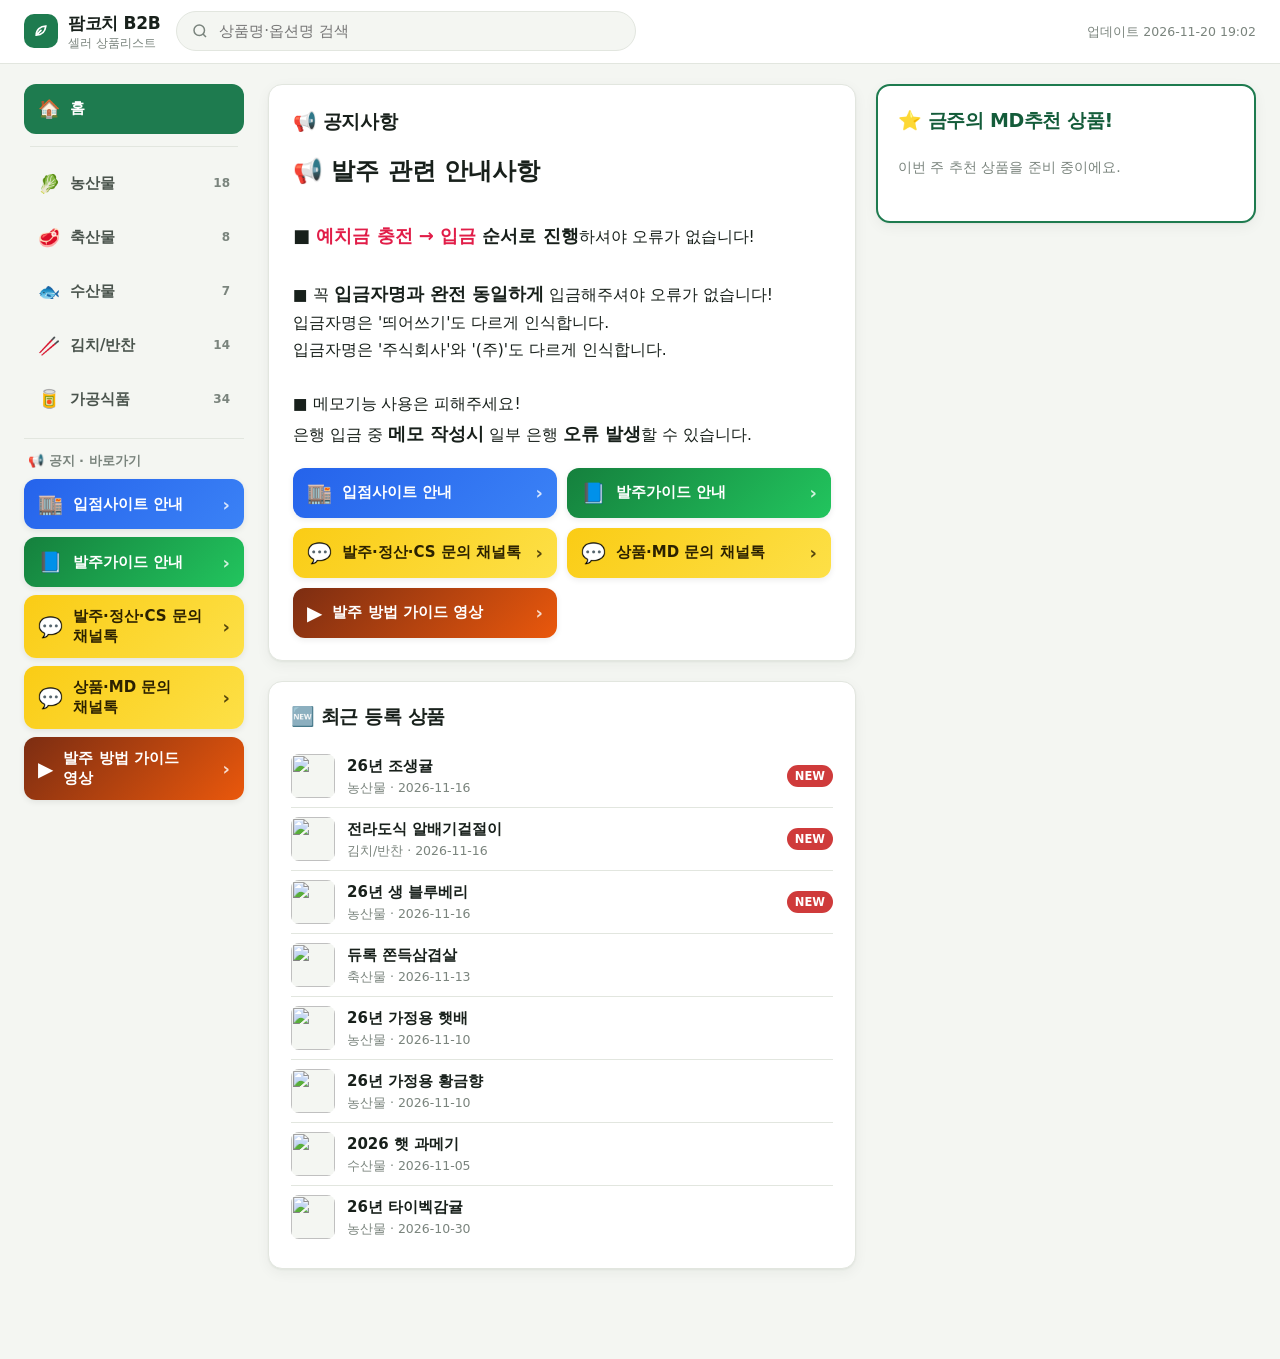
==== docs/index.html @ 2085aaf6 "v1.6.1: 모바일 비교 버튼 더 크게 (116x62) Co-Authored-By: Claude Opus 5.5 <noreply@anthropic.com>" ====
<!doctype html>
<html lang="ko">
<head>
<meta charset="utf-8">
<meta name="viewport" content="width=device-width, initial-scale=1">
<meta name="robots" content="noindex, nofollow">
<title>팜코치 B2B 상품리스트</title>
<link rel="icon" href="data:image/svg+xml,%3Csvg xmlns='http://www.w3.org/2000/svg' viewBox='0 0 32 32'%3E%3Crect width='32' height='32' rx='8' fill='%231e7b4f'/%3E%3Cpath d='M9 22c0-8 6-13 14-13-1 8-6 13-14 13Zm0 0 7-7' stroke='%23fff' stroke-width='2.4' fill='none' stroke-linecap='round'/%3E%3C/svg%3E">
<link rel="stylesheet" href="app.css?v=55da6ae7">
</head>
<body>
<header class="top">
  <a class="brand" href="#/">
    <span class="logo" aria-hidden="true"><svg viewBox="0 0 32 32"><path d="M9 22c0-8 6-13 14-13-1 8-6 13-14 13Zm0 0 7-7"/></svg></span>
    <span><b>팜코치 B2B</b><small>셀러 상품리스트</small></span>
  </a>
  <label class="search"><svg viewBox="0 0 24 24" aria-hidden="true"><circle cx="11" cy="11" r="7"/><path d="m20 20-4-4"/></svg>
    <input id="q" type="search" placeholder="상품명·옵션명 검색" autocomplete="off"></label>
  <span class="updated" id="updated"></span>
</header>
<div class="wrap">
  <nav class="side" aria-label="카테고리"><div id="side"></div><div id="sideLinks" class="side-links"></div></nav>
  <main id="main"><p class="loading">상품을 불러오는 중…</p></main>
</div>

<div class="cmpbar" id="cmpbar" hidden>
  <span id="cmpcount"></span>
  <button type="button" class="btn pri" id="cmpOpen">비교하여보기</button>
  <button type="button" class="btn" id="cmpClear">선택 해제</button>
</div>

<dialog id="viewer" class="imgview"><img alt=""><button type="button" class="x" aria-label="닫기">✕</button></dialog>
<dialog id="player" class="pop"><div class="pophead"><b id="playerTitle"></b><button type="button" class="x" aria-label="닫기">✕</button></div>
  <video id="playerVideo" controls playsinline preload="metadata"></video></dialog>
<dialog id="compare" class="pop wide"><div class="pophead"><b>선택한 상품 비교</b><button type="button" class="x" aria-label="닫기">✕</button></div>
  <div class="cmpwrap" id="cmpTable"></div></dialog>
<div class="toast" id="toast" role="status"></div>
<script src="notice.js?v=462fae86"></script>
<script src="app.js?v=eadf572e"></script>
</body>
</html>
---- docs/app.css ----
:root{
  --bg:#f4f6f2; --card:#fff; --ink:#18201b; --sub:#4a544d; --muted:#7a847d; --line:#e2e6df;
  --brand:#1e7b4f; --brand-ink:#145c3a; --brand-soft:#e6f3ec;
  --red:#cf3b3b; --blue:#2d62c8; --blue-soft:#e9effc;
  --r:14px; --shadow:0 1px 2px rgba(20,30,20,.05),0 4px 14px rgba(20,30,20,.05);
}
*{box-sizing:border-box}
html{-webkit-text-size-adjust:100%}
body{margin:0;background:var(--bg);color:var(--ink);font:15px/1.55 "Pretendard","Apple SD Gothic Neo","Malgun Gothic","맑은 고딕",system-ui,sans-serif;word-break:keep-all}
a{color:var(--brand)}
button{font:inherit;color:inherit}
svg{display:block}

/* 상단 */
.top{position:sticky;top:0;z-index:20;display:flex;align-items:center;gap:16px;padding:10px 24px;background:#fff;border-bottom:1px solid var(--line)}
.brand{display:flex;align-items:center;gap:10px;text-decoration:none;color:var(--ink);flex-shrink:0}
.brand b{display:block;font-size:17px;letter-spacing:-.02em}
.brand small{display:block;font-size:12px;color:var(--muted);margin-top:-2px}
.logo{width:34px;height:34px;border-radius:10px;background:var(--brand);display:grid;place-items:center}
.logo svg{width:22px;height:22px;fill:none;stroke:#fff;stroke-width:2.4;stroke-linecap:round}
.search{flex:1;max-width:460px;display:flex;align-items:center;gap:8px;background:var(--bg);border:1px solid var(--line);border-radius:999px;padding:0 14px;height:40px}
.search:focus-within{border-color:var(--brand);background:#fff}
.search svg{width:18px;height:18px;fill:none;stroke:var(--muted);stroke-width:2;flex-shrink:0}
.search input{border:0;background:transparent;outline:0;font:inherit;width:100%;min-width:0}
.updated{margin-left:auto;font-size:12.5px;color:var(--muted);white-space:nowrap}

/* 배치 */
.wrap{display:grid;grid-template-columns:220px minmax(0,1fr);gap:24px;max-width:1440px;margin:0 auto;padding:20px 24px 90px}
.side{position:sticky;top:80px;align-self:start}
#side{display:flex;flex-direction:column;gap:4px}
#side a{display:flex;align-items:center;gap:10px;padding:11px 14px;border-radius:12px;text-decoration:none;color:var(--sub);font-weight:600}
#side a:hover{background:#fff}
#side a.on{background:var(--brand);color:#fff}
#side .ico{font-size:18px;width:22px;text-align:center}
#side .n{margin-left:auto;font-size:12px;font-weight:600;color:var(--muted)}
#side a.on .n{color:#d9f0e3}
#side hr{border:0;border-top:1px solid var(--line);margin:8px 6px}
.side-links{margin-top:14px;padding-top:12px;border-top:1px solid var(--line);display:grid;gap:8px}
.side-links .lh{font-size:13px;font-weight:700;color:var(--muted);padding:0 4px}

/* 바로가기 버튼 */
.lbtn{display:flex;align-items:center;gap:10px;border-radius:12px;padding:12px 14px;font-weight:800;font-size:15px;text-decoration:none;color:#fff;border:0;cursor:pointer;text-align:left;line-height:1.3;box-shadow:0 2px 6px rgba(0,0,0,.08);width:100%}
.lbtn:hover{filter:brightness(1.05);transform:translateY(-1px)}
.lbtn .i{font-size:20px;flex-shrink:0}
.lbtn .go{margin-left:auto;font-size:18px;opacity:.8}
.lbtn.blue{background:linear-gradient(135deg,#2563eb,#3b82f6)}
.lbtn.green{background:linear-gradient(135deg,#15803d,#22c55e)}
.lbtn.yellow{background:linear-gradient(135deg,#facc15,#fde047);color:#2b2100}
.lbtn.dark{background:linear-gradient(135deg,#111827,#374151)}
.lbtn.red{background:linear-gradient(135deg,#dc2626,#ef4444)}
.lbtn.video{background:linear-gradient(135deg,#7c2d12,#ea580c)}
.links{display:grid;grid-template-columns:repeat(2,minmax(0,1fr));gap:10px;margin-top:18px}

/* 카드 공통 */
.card{background:var(--card);border:1px solid var(--line);border-radius:var(--r);box-shadow:var(--shadow)}
.h{display:flex;align-items:center;gap:8px;margin:0 0 14px;font-size:19px;letter-spacing:-.02em}
.h .sub{font-size:13px;font-weight:500;color:var(--muted)}

/* 홈 */
.home{display:grid;grid-template-columns:minmax(0,1fr) 380px;gap:20px;align-items:start}
.notice{padding:22px 24px}
.notice .body{white-space:pre-wrap;font-size:15.5px;line-height:1.75;overflow-wrap:anywhere}
.notice .body.rich{white-space:normal}
.notice .rich h1{font-size:26px;margin:.4em 0;line-height:1.35}.notice .rich h2{font-size:21px;margin:.4em 0}.notice .rich h3{font-size:18px;margin:.4em 0}
.notice .rich p{margin:0 0 .4em}.notice .rich ul,.notice .rich ol{margin:.3em 0;padding-left:1.6em}
.notice .rich table{border-collapse:collapse;margin:.5em 0;max-width:100%}.notice .rich td,.notice .rich th{border:1px solid #cfd6cc;padding:6px 10px}
.notice .rich hr{border:0;border-top:1px solid var(--line);margin:.8em 0}
.md{padding:20px;border:2px solid var(--brand);position:sticky;top:80px}
.md .h{color:var(--brand-ink)}
.md-item{display:grid;grid-template-columns:72px minmax(0,1fr);gap:12px;padding:14px 0;border-top:1px solid var(--line);text-decoration:none;color:inherit}
.md-item:first-of-type{border-top:0;padding-top:4px}
.md-item img,.md-item .noimg{width:72px;height:72px;border-radius:10px;object-fit:cover;background:var(--bg)}
.md-item b{display:block;font-size:15px;line-height:1.35}
.md-opt{display:flex;justify-content:space-between;gap:8px;font-size:13.5px;color:var(--sub);margin-top:3px}
.md-opt span:last-child{font-weight:700;color:var(--ink);white-space:nowrap}
.md-text{grid-column:1/-1;margin-top:2px;background:var(--brand-soft);color:var(--brand-ink);border-radius:10px;padding:9px 12px;font-size:13.5px;white-space:pre-wrap}
.empty{color:var(--muted);font-size:14px;padding:8px 0}
.latest{margin-top:20px;padding:20px 22px}
.latest a{display:grid;grid-template-columns:44px minmax(0,1fr) auto;gap:12px;align-items:center;padding:9px 0;border-top:1px solid var(--line);text-decoration:none;color:inherit}
.latest a:first-of-type{border-top:0}
.latest img,.latest .noimg{width:44px;height:44px;border-radius:8px;object-fit:cover;background:var(--bg)}
.latest .t{font-weight:600;overflow:hidden;text-overflow:ellipsis;white-space:nowrap}
.latest .d{font-size:12.5px;color:var(--muted)}

/* 목록 머리 */
.listhead{display:flex;flex-wrap:wrap;align-items:center;gap:10px;margin-bottom:16px}
.listhead .h{margin:0 auto 0 0}
.btn{display:inline-flex;align-items:center;justify-content:center;gap:6px;border-radius:10px;padding:8px 14px;font-size:13.5px;font-weight:700;text-decoration:none;border:1px solid var(--line);background:#fff;color:var(--ink);cursor:pointer;white-space:nowrap}
.btn.pri{background:var(--brand);border-color:var(--brand);color:#fff}
.btn:disabled{opacity:.45;cursor:default}

/* 상품 카드 */
.grid{display:grid;grid-template-columns:repeat(auto-fill,minmax(240px,1fr));gap:16px;align-items:start}
.pc{position:relative;display:flex;flex-direction:column;overflow:hidden;scroll-margin-top:90px}
.pc.flash{outline:3px solid var(--brand);outline-offset:2px}
.pc.picked{border-color:var(--brand);box-shadow:0 0 0 2px var(--brand)}
.pick{position:absolute;left:10px;top:10px;z-index:2;display:flex;align-items:center;gap:8px;background:rgba(255,255,255,.94);border-radius:999px;padding:7px 15px 7px 11px;font-size:17px;font-weight:700;line-height:1;cursor:pointer;box-shadow:0 1px 4px rgba(0,0,0,.15)}
.pick input{width:24px;height:24px;margin:0;accent-color:var(--brand)}
.thumb{display:block;width:100%;aspect-ratio:1/1;border:0;padding:0;background:var(--bg);cursor:zoom-in;overflow:hidden}
.thumb img{width:100%;height:100%;object-fit:cover;display:block}
.noimg{display:grid;place-items:center;color:#b5bcb6;font-size:12px;width:100%;height:100%}
.pb{padding:12px 14px 14px;display:flex;flex-direction:column;gap:8px}
.pb h3{margin:0;font-size:16px;line-height:1.35;letter-spacing:-.02em;display:-webkit-box;-webkit-line-clamp:2;-webkit-box-orient:vertical;overflow:hidden;min-height:2.7em}
.badges{display:flex;flex-wrap:wrap;gap:4px}
.b{display:inline-block;font-size:11.5px;font-weight:700;padding:2px 8px;border-radius:999px;line-height:1.6}
.b-new{background:var(--red);color:#fff}
.b-free{background:var(--brand-soft);color:var(--brand-ink)}
.b-tax{background:var(--blue-soft);color:var(--blue)}
.facts{display:grid;gap:3px;font-size:13px;color:var(--sub)}
.facts div{display:flex;gap:6px}
.facts dt{flex-shrink:0;color:var(--muted);width:56px;white-space:nowrap}
.facts dd{margin:0;color:var(--ink);font-weight:600;overflow-wrap:anywhere}
.facts .no{color:var(--red)}
.price{font-size:18px;font-weight:800;letter-spacing:-.02em}
.price small{font-size:12.5px;font-weight:600;color:var(--muted);margin-left:4px}
.acts{display:grid;grid-template-columns:1fr 1fr;gap:6px}
.acts .btn{padding:8px 8px}
.drop{border-top:1px dashed var(--line);margin-top:2px;padding-top:8px}
.drop[hidden]{display:none}
.opts{width:100%;border-collapse:collapse;font-size:13.5px}
.opts td{padding:6px 2px;border-top:1px solid var(--line);vertical-align:top}
.opts tr:first-child td{border-top:0}
.oname{cursor:copy}
.oname:hover{color:var(--brand)}
.opts .pr{text-align:right;font-weight:800;white-space:nowrap;font-variant-numeric:tabular-nums;padding-left:8px}
.note{margin-top:8px;font-size:13px;color:var(--sub);white-space:pre-wrap;background:var(--bg);border-radius:10px;padding:8px 10px;max-height:180px;overflow:auto;overflow-wrap:anywhere}
.loading,.none{padding:40px;text-align:center;color:var(--muted)}

/* 비교 */
.cmpbar{position:fixed;left:50%;bottom:18px;transform:translateX(-50%);z-index:30;display:flex;align-items:center;gap:10px;background:var(--ink);color:#fff;padding:10px 12px 10px 18px;border-radius:999px;box-shadow:0 8px 30px rgba(0,0,0,.25);font-weight:700}
.cmpbar[hidden]{display:none}
.cmpbar .btn{border-radius:999px}
.cmpwrap{overflow:auto;max-height:calc(90vh - 60px)}
.cmpt{border-collapse:separate;border-spacing:0;font-size:13.5px;min-width:100%}
.cmpt th,.cmpt td{border-bottom:1px solid var(--line);padding:10px 12px;vertical-align:top;text-align:left;min-width:200px;max-width:260px}
.cmpt th{position:sticky;left:0;background:#f8faf7;min-width:86px;max-width:86px;color:var(--muted);font-weight:700;z-index:1}
.cmpt img{width:100%;max-width:200px;aspect-ratio:1/1;object-fit:cover;border-radius:10px;background:var(--bg)}
.cmpt .nm{font-weight:800;font-size:15px}
.cmpt .ol div{display:flex;justify-content:space-between;gap:8px;padding:2px 0}
.cmpt .ol b{white-space:nowrap}
.cmpt .nt{white-space:pre-wrap;color:var(--sub);font-size:12.5px;max-height:160px;overflow:auto}

/* 팝업 */
dialog{border:0;padding:0;border-radius:16px;background:#fff;max-width:96vw}
dialog::backdrop{background:rgba(10,15,10,.6)}
.imgview{max-width:min(92vw,720px)}
.imgview img{display:block;max-width:100%;max-height:85vh}
.x{position:absolute;top:8px;right:8px;width:36px;height:36px;border-radius:50%;border:0;background:rgba(0,0,0,.55);color:#fff;font-size:16px;cursor:pointer}
.pop{width:min(1100px,96vw)}
.pop.wide{width:min(1300px,96vw)}
.pophead{position:relative;display:flex;align-items:center;padding:14px 56px 14px 18px;border-bottom:1px solid var(--line);font-size:16px}
.pophead .x{top:8px;background:#eef0ec;color:var(--ink)}
.pop video{display:block;width:100%;max-height:80vh;background:#000}
.toast{position:fixed;left:50%;bottom:84px;transform:translate(-50%,20px);background:var(--ink);color:#fff;padding:10px 18px;border-radius:999px;font-size:14px;opacity:0;pointer-events:none;transition:.2s;z-index:40}
.toast.show{opacity:1;transform:translate(-50%,0)}

/* 화면이 좁을 때 (휴대폰·태블릿) */
@media (max-width:1080px){
  .home{grid-template-columns:1fr}
  .md{position:static}
}
@media (max-width:760px){
  .top{flex-wrap:wrap;padding:10px 16px;gap:10px}
  .search{order:3;max-width:none;flex-basis:100%}
  .wrap{display:block;padding:0 12px 90px}
  .side{position:sticky;top:0;z-index:10;margin:0 -12px 12px;padding:10px 12px;background:var(--bg)}
  #side{flex-direction:row;overflow-x:auto;gap:6px;scrollbar-width:none}
  #side::-webkit-scrollbar{display:none}
  #side a{flex-shrink:0;padding:8px 12px;background:#fff;border:1px solid var(--line);font-size:14px}
  #side a.on{border-color:var(--brand)}
  #side hr,.side-links{display:none}
  .links{grid-template-columns:1fr}
  .grid{grid-template-columns:repeat(2,minmax(0,1fr));gap:10px}
  .pb{padding:10px}
  /* 손가락으로 누르기 쉽게: 비교 버튼은 최소 50×50 */
  .pick{left:8px;top:8px;min-width:50px;min-height:62px;justify-content:center;gap:9px;padding:0 18px 0 15px;font-size:21px}
  .pick input{width:32px;height:32px}
  .pb h3{font-size:14.5px}
  .facts{font-size:12px}
  .facts dt{width:50px}
  .price{font-size:16px}
  .acts{grid-template-columns:1fr}
  .notice{padding:18px}
  .cmpbar{left:12px;right:12px;transform:none;justify-content:center;border-radius:16px;bottom:12px}
  .cmpbar span{font-size:13px}
  .cmpt th,.cmpt td{min-width:150px;padding:8px}
  .cmpt th{min-width:64px;max-width:64px}
}
@media (max-width:360px){ .grid{grid-template-columns:1fr} }
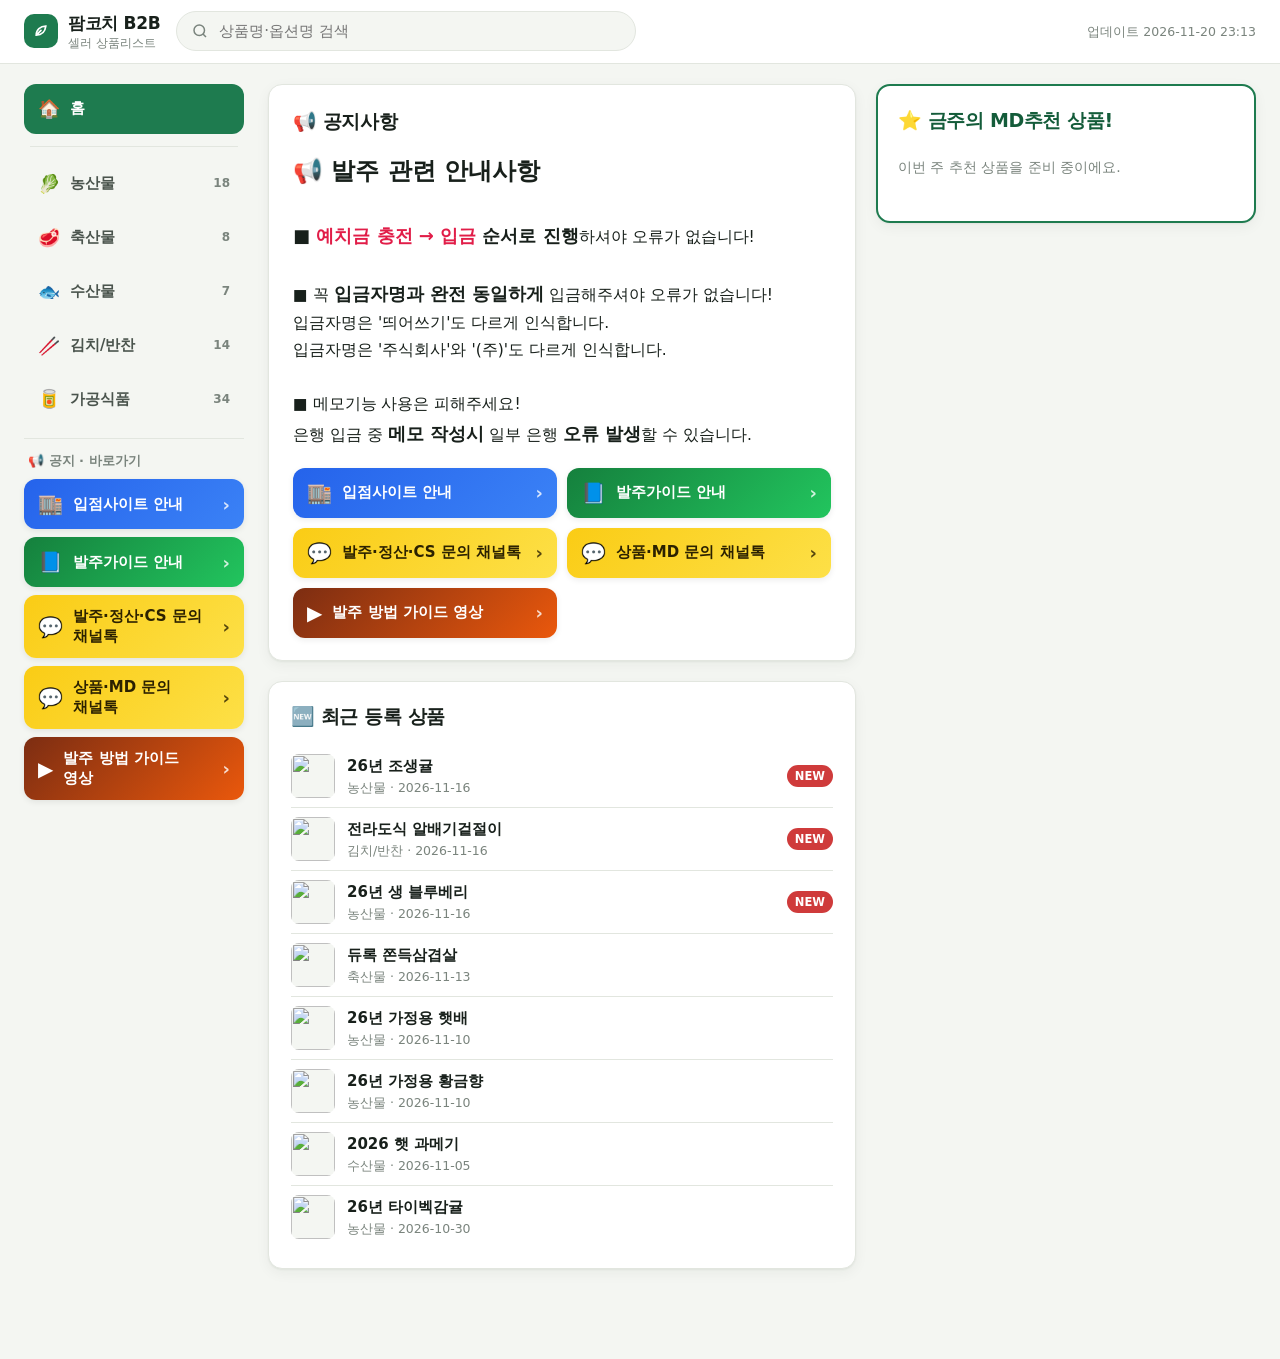
==== commit b4a3ebe1: "v1.7.0: 최근 공급가 인상/인하 표시 (평일 3일) Co-Authored-By: Claude Opus 5.5 <noreply@anthropic.com>" ====
--- a/docs/index.html
+++ b/docs/index.html
@@ -6,7 +6,7 @@
 <meta name="robots" content="noindex, nofollow">
 <title>팜코치 B2B 상품리스트</title>
 <link rel="icon" href="data:image/svg+xml,%3Csvg xmlns='http://www.w3.org/2000/svg' viewBox='0 0 32 32'%3E%3Crect width='32' height='32' rx='8' fill='%231e7b4f'/%3E%3Cpath d='M9 22c0-8 6-13 14-13-1 8-6 13-14 13Zm0 0 7-7' stroke='%23fff' stroke-width='2.4' fill='none' stroke-linecap='round'/%3E%3C/svg%3E">
-<link rel="stylesheet" href="app.css?v=55da6ae7">
+<link rel="stylesheet" href="app.css?v=14170635">
 </head>
 <body>
 <header class="top">
@@ -35,7 +35,7 @@
 <dialog id="compare" class="pop wide"><div class="pophead"><b>선택한 상품 비교</b><button type="button" class="x" aria-label="닫기">✕</button></div>
   <div class="cmpwrap" id="cmpTable"></div></dialog>
 <div class="toast" id="toast" role="status"></div>
-<script src="notice.js?v=462fae86"></script>
-<script src="app.js?v=eadf572e"></script>
+<script src="notice.js?v=de713f8d"></script>
+<script src="app.js?v=d8492386"></script>
 </body>
 </html>
--- a/docs/app.css
+++ b/docs/app.css
@@ -105,6 +105,9 @@
 .b{display:inline-block;font-size:11.5px;font-weight:700;padding:2px 8px;border-radius:999px;line-height:1.6}
 .b-new{background:var(--red);color:#fff}
 .b-free{background:var(--brand-soft);color:var(--brand-ink)}
+.b-up{background:#fdeaea;color:var(--red)}
+.b-down{background:var(--blue-soft);color:var(--blue)}
+.opts .pr .b{margin-right:8px;padding:1px 7px;font-size:11px;vertical-align:1px}
 .b-tax{background:var(--blue-soft);color:var(--blue)}
 .facts{display:grid;gap:3px;font-size:13px;color:var(--sub)}
 .facts div{display:flex;gap:6px}
@@ -175,6 +178,7 @@
   /* 손가락으로 누르기 쉽게: 비교 버튼은 최소 50×50 */
   .pick{left:8px;top:8px;min-width:50px;min-height:62px;justify-content:center;gap:9px;padding:0 18px 0 15px;font-size:21px}
   .pick input{width:32px;height:32px}
+  .opts .pr .b{display:block;width:max-content;margin:0 0 2px auto}
   .pb h3{font-size:14.5px}
   .facts{font-size:12px}
   .facts dt{width:50px}
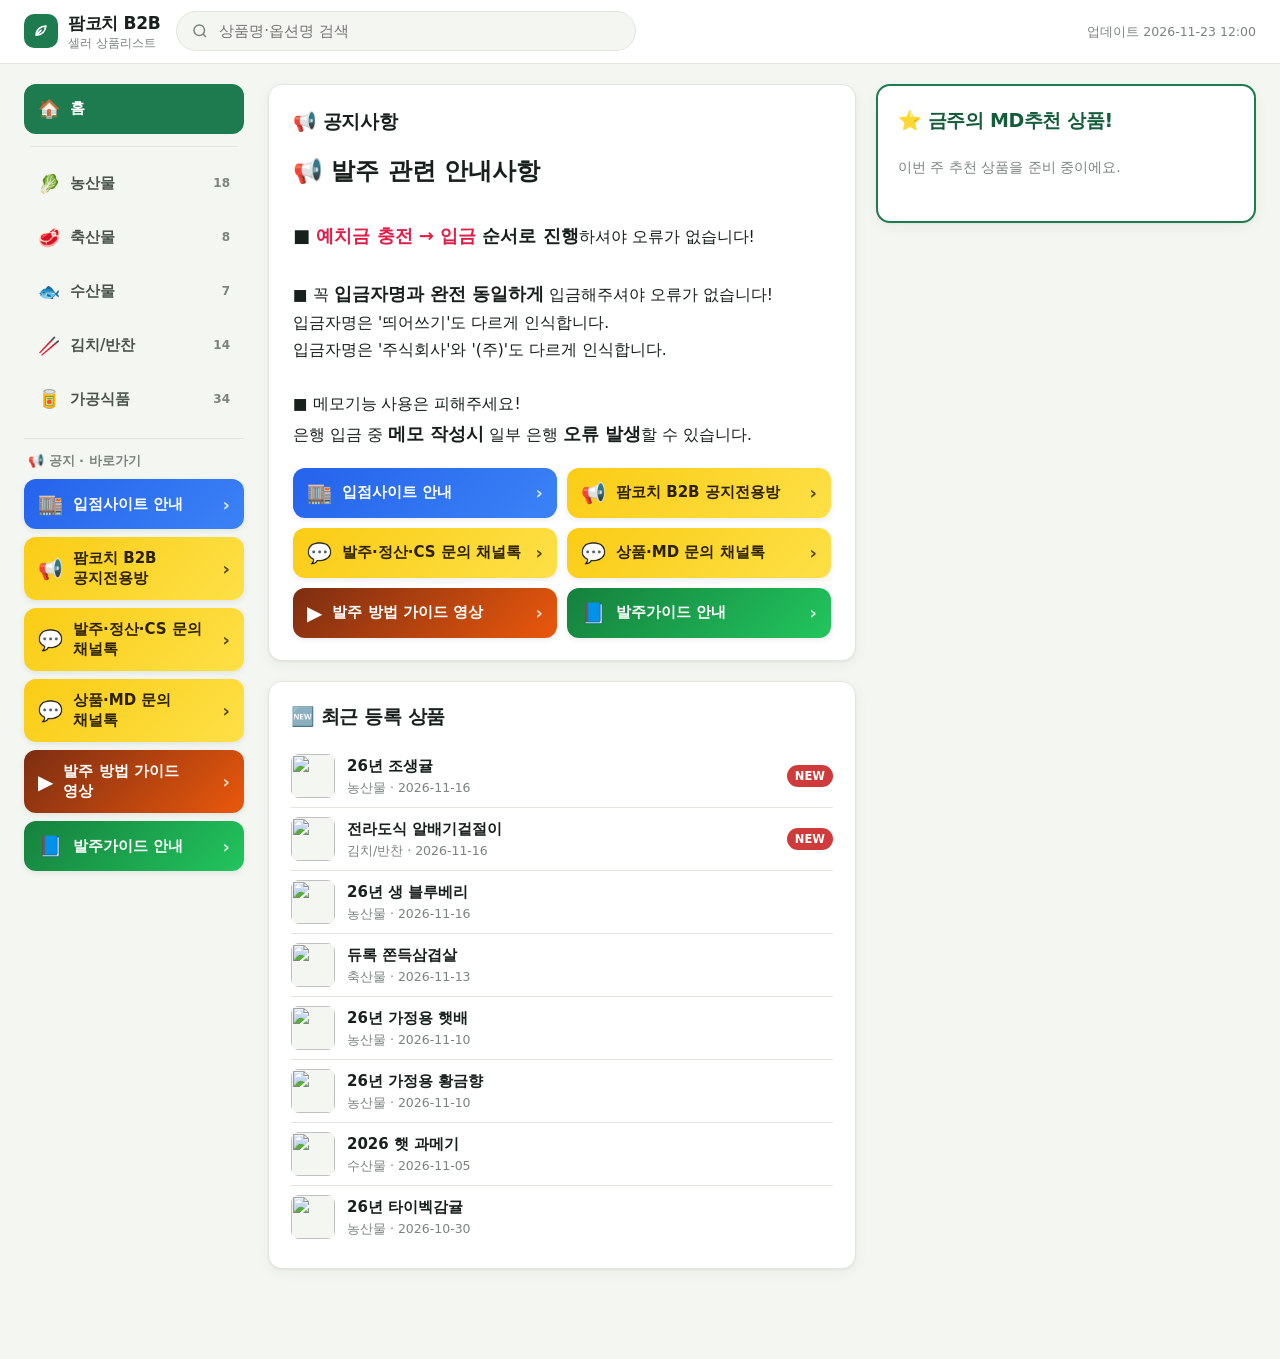
==== commit ad87857d: "v1.8.0: 안 되던 버튼 수정, 새 비교 버튼, 최신 상품 자료만 남기기, NEW 2주 기준, 공지전용방 버튼 Co-Authored-By: Claude Opus 5.5 <nor" ====
--- a/docs/index.html
+++ b/docs/index.html
@@ -6,7 +6,7 @@
 <meta name="robots" content="noindex, nofollow">
 <title>팜코치 B2B 상품리스트</title>
 <link rel="icon" href="data:image/svg+xml,%3Csvg xmlns='http://www.w3.org/2000/svg' viewBox='0 0 32 32'%3E%3Crect width='32' height='32' rx='8' fill='%231e7b4f'/%3E%3Cpath d='M9 22c0-8 6-13 14-13-1 8-6 13-14 13Zm0 0 7-7' stroke='%23fff' stroke-width='2.4' fill='none' stroke-linecap='round'/%3E%3C/svg%3E">
-<link rel="stylesheet" href="app.css?v=14170635">
+<link rel="stylesheet" href="app.css?v=92f21eb9">
 </head>
 <body>
 <header class="top">
@@ -36,6 +36,6 @@
   <div class="cmpwrap" id="cmpTable"></div></dialog>
 <div class="toast" id="toast" role="status"></div>
 <script src="notice.js?v=de713f8d"></script>
-<script src="app.js?v=d8492386"></script>
+<script src="app.js?v=8f218ac5"></script>
 </body>
 </html>
--- a/docs/app.css
+++ b/docs/app.css
@@ -94,8 +94,17 @@
 .pc{position:relative;display:flex;flex-direction:column;overflow:hidden;scroll-margin-top:90px}
 .pc.flash{outline:3px solid var(--brand);outline-offset:2px}
 .pc.picked{border-color:var(--brand);box-shadow:0 0 0 2px var(--brand)}
-.pick{position:absolute;left:10px;top:10px;z-index:2;display:flex;align-items:center;gap:8px;background:rgba(255,255,255,.94);border-radius:999px;padding:7px 15px 7px 11px;font-size:17px;font-weight:700;line-height:1;cursor:pointer;box-shadow:0 1px 4px rgba(0,0,0,.15)}
-.pick input{width:24px;height:24px;margin:0;accent-color:var(--brand)}
+.pick{position:absolute;right:0;top:0;z-index:2;display:flex;align-items:flex-start;justify-content:flex-end;min-width:56px;min-height:56px;padding:10px;font-size:12.5px;font-weight:700;cursor:pointer}
+.pick input{position:absolute;opacity:0;width:1px;height:1px;margin:0}
+.ck{width:34px;height:34px;border-radius:50%;background:rgba(255,255,255,.95);border:2px solid #cfd6d1;display:grid;place-items:center;box-shadow:0 2px 8px rgba(0,0,0,.18);transition:.15s}
+.ck svg{width:19px;height:19px;fill:none;stroke:#b9c2bc;stroke-width:3;stroke-linecap:round;stroke-linejoin:round}
+.cl{order:-1;margin:5px 8px 0 0;background:rgba(25,40,32,.78);color:#fff;border-radius:999px;padding:5px 10px;line-height:1.15;white-space:nowrap}
+.pick:hover .ck{border-color:var(--brand)}
+.pick:hover .ck svg{stroke:var(--brand)}
+.pick input:checked+.ck{background:var(--brand);border-color:#fff}
+.pick input:checked+.ck svg{stroke:#fff}
+.pick input:checked~.cl{background:var(--brand)}
+.pick input:focus-visible+.ck{outline:3px solid var(--blue);outline-offset:2px}
 .thumb{display:block;width:100%;aspect-ratio:1/1;border:0;padding:0;background:var(--bg);cursor:zoom-in;overflow:hidden}
 .thumb img{width:100%;height:100%;object-fit:cover;display:block}
 .noimg{display:grid;place-items:center;color:#b5bcb6;font-size:12px;width:100%;height:100%}
@@ -175,9 +184,10 @@
   .links{grid-template-columns:1fr}
   .grid{grid-template-columns:repeat(2,minmax(0,1fr));gap:10px}
   .pb{padding:10px}
-  /* 손가락으로 누르기 쉽게: 비교 버튼은 최소 50×50 */
-  .pick{left:8px;top:8px;min-width:50px;min-height:62px;justify-content:center;gap:9px;padding:0 18px 0 15px;font-size:21px}
-  .pick input{width:32px;height:32px}
+  /* 손가락으로 누르기 쉽게: 보이는 건 작아도 누르는 범위는 54x54 이상 */
+  .pick{min-width:54px;min-height:54px;padding:8px;font-size:12px}
+  .ck{width:32px;height:32px}
+  .cl{margin:4px 6px 0 0;padding:5px 9px}
   .opts .pr .b{display:block;width:max-content;margin:0 0 2px auto}
   .pb h3{font-size:14.5px}
   .facts{font-size:12px}
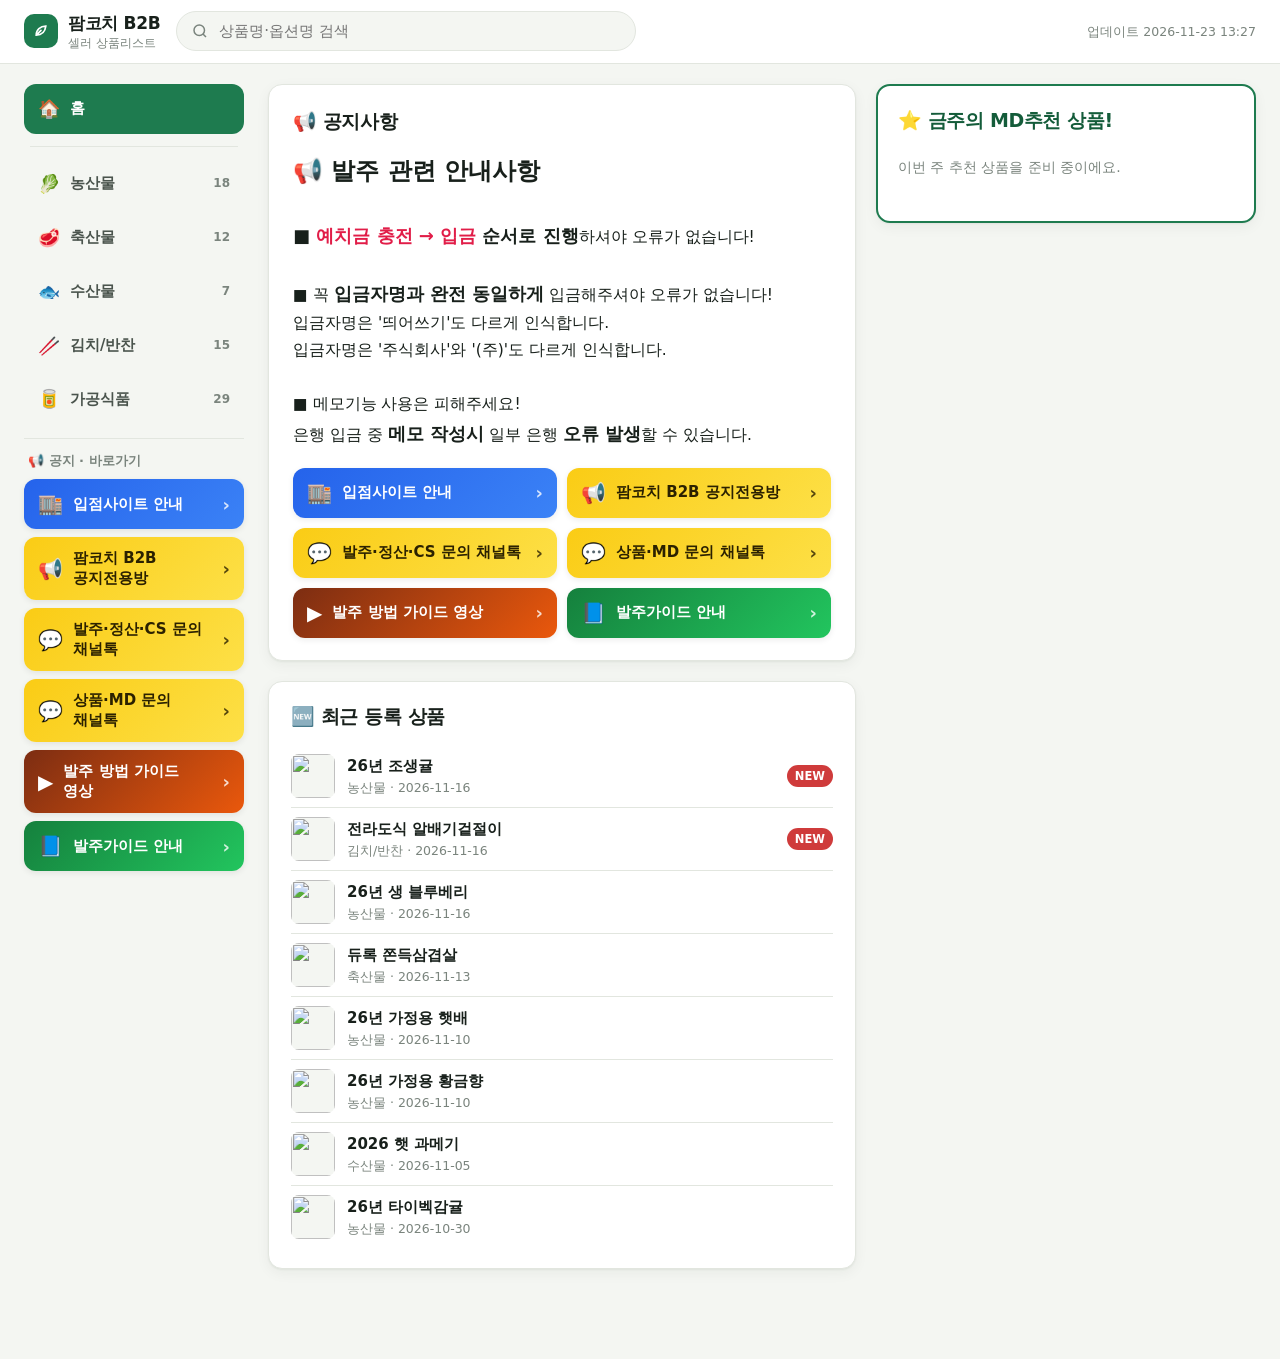
==== commit a1acc930: "v1.8.2: 비교 선택이 탭을 닫으면 지워지게 Co-Authored-By: Claude Opus 5.5 <noreply@anthropic.com>" ====
--- a/docs/index.html
+++ b/docs/index.html
@@ -36,6 +36,6 @@
   <div class="cmpwrap" id="cmpTable"></div></dialog>
 <div class="toast" id="toast" role="status"></div>
 <script src="notice.js?v=de713f8d"></script>
-<script src="app.js?v=8f218ac5"></script>
+<script src="app.js?v=170f72b4"></script>
 </body>
 </html>
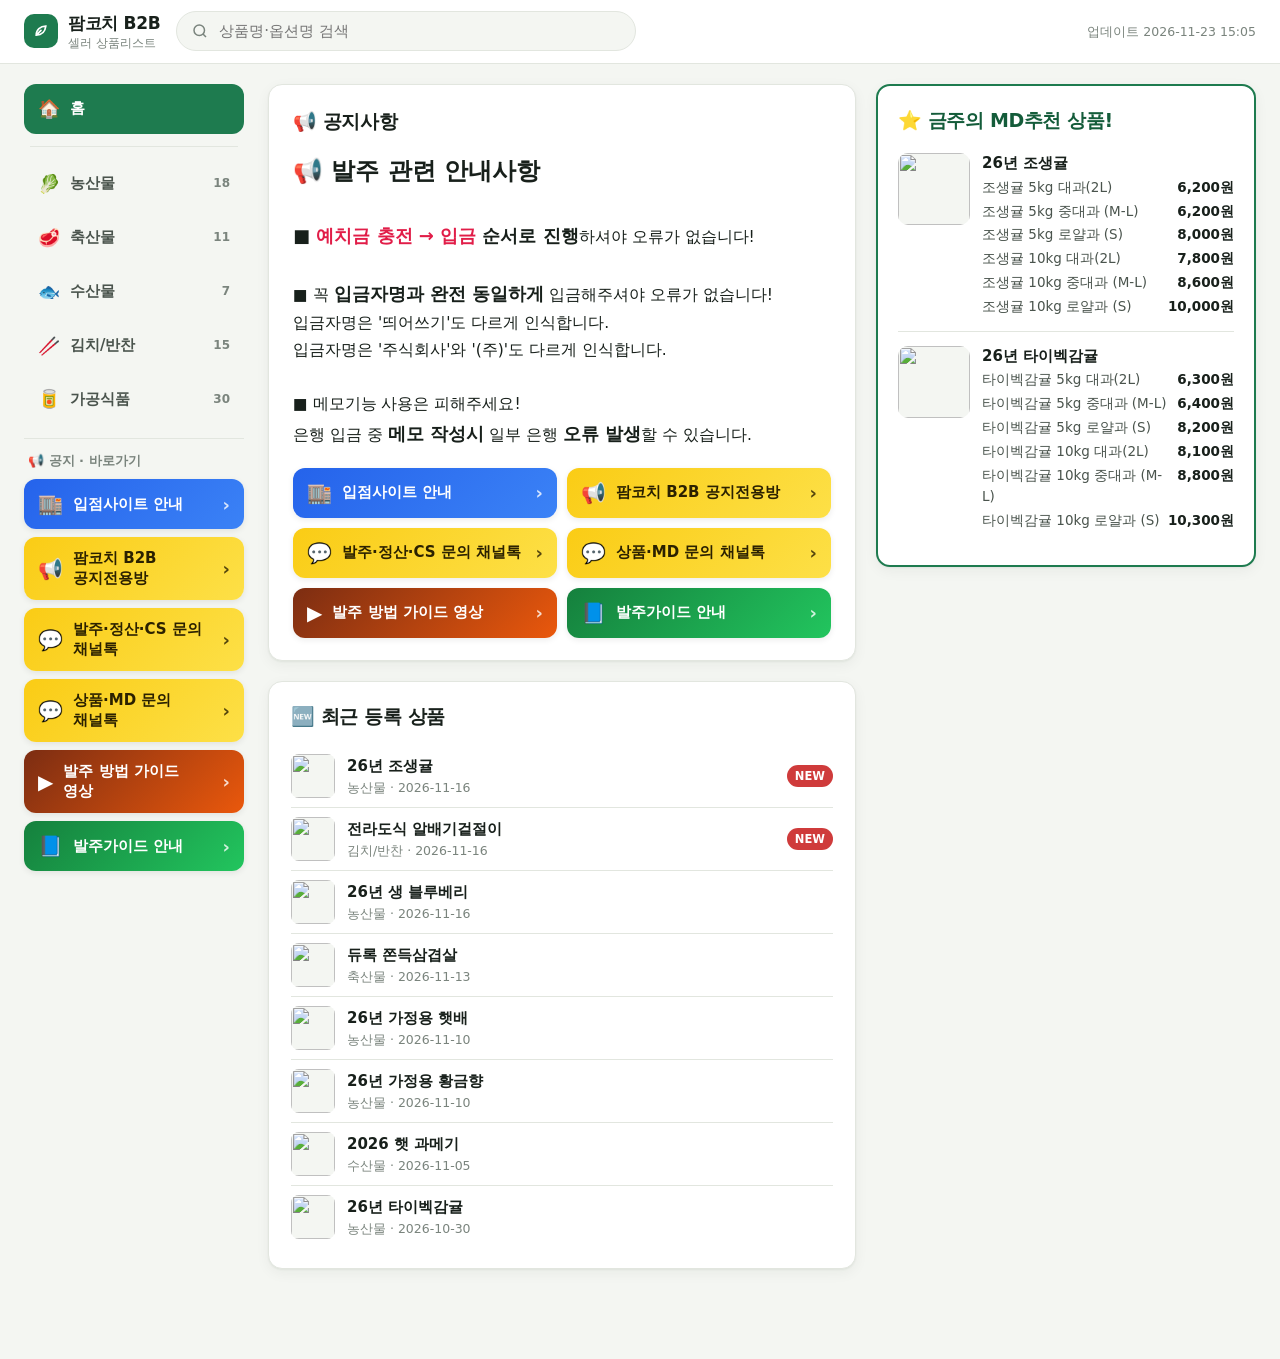
==== commit 1cdc55cb: "v1.8.6: 가이드 영상 CS 채널톡 주소 수정, 영상 타임라인 Co-Authored-By: Claude Opus 5.5 <noreply@anthropic.com>" ====
--- a/docs/index.html
+++ b/docs/index.html
@@ -6,7 +6,7 @@
 <meta name="robots" content="noindex, nofollow">
 <title>팜코치 B2B 상품리스트</title>
 <link rel="icon" href="data:image/svg+xml,%3Csvg xmlns='http://www.w3.org/2000/svg' viewBox='0 0 32 32'%3E%3Crect width='32' height='32' rx='8' fill='%231e7b4f'/%3E%3Cpath d='M9 22c0-8 6-13 14-13-1 8-6 13-14 13Zm0 0 7-7' stroke='%23fff' stroke-width='2.4' fill='none' stroke-linecap='round'/%3E%3C/svg%3E">
-<link rel="stylesheet" href="app.css?v=92f21eb9">
+<link rel="stylesheet" href="app.css?v=19597a91">
 </head>
 <body>
 <header class="top">
@@ -29,13 +29,12 @@
   <button type="button" class="btn" id="cmpClear">선택 해제</button>
 </div>
 
-<dialog id="viewer" class="imgview"><img alt=""><button type="button" class="x" aria-label="닫기">✕</button></dialog>
 <dialog id="player" class="pop"><div class="pophead"><b id="playerTitle"></b><button type="button" class="x" aria-label="닫기">✕</button></div>
-  <video id="playerVideo" controls playsinline preload="metadata"></video></dialog>
+  <div class="playrow"><video id="playerVideo" controls playsinline preload="metadata"></video><div id="chapters" class="chapters" hidden></div></div></dialog>
 <dialog id="compare" class="pop wide"><div class="pophead"><b>선택한 상품 비교</b><button type="button" class="x" aria-label="닫기">✕</button></div>
   <div class="cmpwrap" id="cmpTable"></div></dialog>
 <div class="toast" id="toast" role="status"></div>
 <script src="notice.js?v=de713f8d"></script>
-<script src="app.js?v=170f72b4"></script>
+<script src="app.js?v=61865498"></script>
 </body>
 </html>
--- a/docs/app.css
+++ b/docs/app.css
@@ -105,7 +105,7 @@
 .pick input:checked+.ck svg{stroke:#fff}
 .pick input:checked~.cl{background:var(--brand)}
 .pick input:focus-visible+.ck{outline:3px solid var(--blue);outline-offset:2px}
-.thumb{display:block;width:100%;aspect-ratio:1/1;border:0;padding:0;background:var(--bg);cursor:zoom-in;overflow:hidden}
+.thumb{display:block;width:100%;aspect-ratio:1/1;border:0;padding:0;background:var(--bg);overflow:hidden}
 .thumb img{width:100%;height:100%;object-fit:cover;display:block}
 .noimg{display:grid;place-items:center;color:#b5bcb6;font-size:12px;width:100%;height:100%}
 .pb{padding:12px 14px 14px;display:flex;flex-direction:column;gap:8px}
@@ -155,18 +155,31 @@
 /* 팝업 */
 dialog{border:0;padding:0;border-radius:16px;background:#fff;max-width:96vw}
 dialog::backdrop{background:rgba(10,15,10,.6)}
-.imgview{max-width:min(92vw,720px)}
-.imgview img{display:block;max-width:100%;max-height:85vh}
 .x{position:absolute;top:8px;right:8px;width:36px;height:36px;border-radius:50%;border:0;background:rgba(0,0,0,.55);color:#fff;font-size:16px;cursor:pointer}
 .pop{width:min(1100px,96vw)}
 .pop.wide{width:min(1300px,96vw)}
 .pophead{position:relative;display:flex;align-items:center;padding:14px 56px 14px 18px;border-bottom:1px solid var(--line);font-size:16px}
 .pophead .x{top:8px;background:#eef0ec;color:var(--ink)}
 .pop video{display:block;width:100%;max-height:80vh;background:#000}
+.playrow{display:flex;align-items:stretch}
+.playrow video{flex:1;min-width:0}
+.chapters{flex:none;width:270px;max-height:min(80vh,600px);overflow:auto;padding:10px;border-left:1px solid var(--line)}
+.chapters[hidden]{display:none}
+.chapters .ct{display:block;padding:2px 10px 8px;font-size:14px}
+.chapters button{display:flex;gap:10px;width:100%;text-align:left;border:0;background:none;border-radius:9px;padding:9px 10px;font:inherit;font-size:13.5px;line-height:1.4;color:var(--ink);cursor:pointer}
+.chapters button span{flex:none;min-width:36px;font-weight:700;color:var(--brand);font-variant-numeric:tabular-nums}
+.chapters button:hover{background:var(--bg)}
+.chapters button.on{background:#e6f3ec;font-weight:800}
 .toast{position:fixed;left:50%;bottom:84px;transform:translate(-50%,20px);background:var(--ink);color:#fff;padding:10px 18px;border-radius:999px;font-size:14px;opacity:0;pointer-events:none;transition:.2s;z-index:40}
 .toast.show{opacity:1;transform:translate(-50%,0)}
 
 /* 화면이 좁을 때 (휴대폰·태블릿) */
+@media (max-width:860px){
+  .playrow{flex-direction:column}
+  .playrow video{flex:none;max-height:46vh}
+  .chapters{width:auto;max-height:38vh;border-left:0;border-top:1px solid var(--line)}
+  .chapters button{padding:11px 10px}
+}
 @media (max-width:1080px){
   .home{grid-template-columns:1fr}
   .md{position:static}
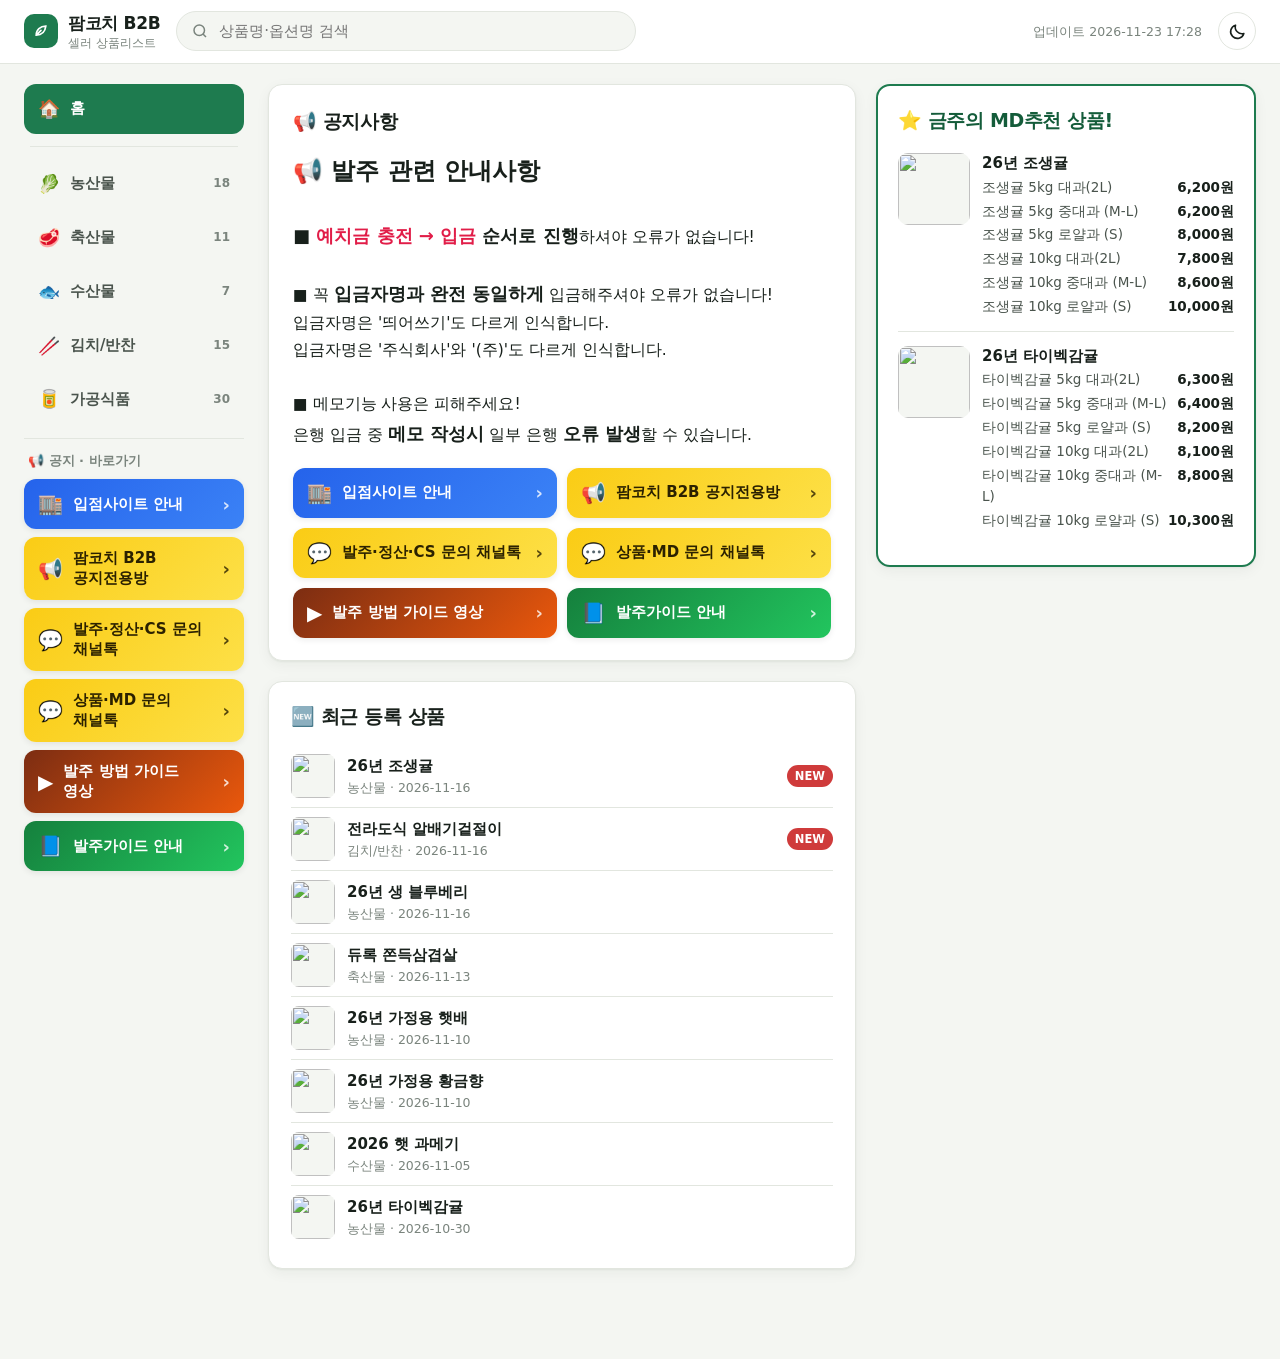
==== commit a574b0ea: "v1.8.8: 셀러 사이트 다크모드, 밝게/어둡게 버튼, 삼성 인터넷 안내 Co-Authored-By: Claude Opus 5.5 <noreply@anthropic.com>" ====
--- a/docs/index.html
+++ b/docs/index.html
@@ -3,10 +3,13 @@
 <head>
 <meta charset="utf-8">
 <meta name="viewport" content="width=device-width, initial-scale=1">
+<meta name="color-scheme" content="light dark">
+<meta name="theme-color" content="#ffffff">
+<script>try{var t=localStorage.getItem("fc_theme");if(t==="light"||t==="dark")document.documentElement.dataset.theme=t}catch(e){}</script>
 <meta name="robots" content="noindex, nofollow">
 <title>팜코치 B2B 상품리스트</title>
 <link rel="icon" href="data:image/svg+xml,%3Csvg xmlns='http://www.w3.org/2000/svg' viewBox='0 0 32 32'%3E%3Crect width='32' height='32' rx='8' fill='%231e7b4f'/%3E%3Cpath d='M9 22c0-8 6-13 14-13-1 8-6 13-14 13Zm0 0 7-7' stroke='%23fff' stroke-width='2.4' fill='none' stroke-linecap='round'/%3E%3C/svg%3E">
-<link rel="stylesheet" href="app.css?v=19597a91">
+<link rel="stylesheet" href="app.css?v=6d28d104">
 </head>
 <body>
 <header class="top">
@@ -17,7 +20,9 @@
   <label class="search"><svg viewBox="0 0 24 24" aria-hidden="true"><circle cx="11" cy="11" r="7"/><path d="m20 20-4-4"/></svg>
     <input id="q" type="search" placeholder="상품명·옵션명 검색" autocomplete="off"></label>
   <span class="updated" id="updated"></span>
+  <button type="button" class="theme" id="theme"><svg class="moon" viewBox="0 0 24 24" aria-hidden="true"><path d="M20 14.5A8.5 8.5 0 0 1 9.5 4a8.5 8.5 0 1 0 10.5 10.5Z"/></svg><svg class="sun" viewBox="0 0 24 24" aria-hidden="true"><circle cx="12" cy="12" r="4.5"/><path d="M12 2v2.5M12 19.5V22M2 12h2.5M19.5 12H22M4.9 4.9l1.8 1.8M17.3 17.3l1.8 1.8M4.9 19.1l1.8-1.8M17.3 6.7l1.8-1.8"/></svg></button>
 </header>
+<div class="tip" id="tip" hidden><span><b>사진이나 글자가 너무 어둡게 보이나요?</b><br>삼성 인터넷 설정의 다크 모드 메뉴에서 <b>'웹 콘텐츠에 어두운 화면 모드 강제 적용'</b>을 꺼 주세요. (메뉴 이름은 버전마다 조금 다를 수 있어요)</span><button type="button" class="btn" id="tipOk">알겠어요</button></div>
 <div class="wrap">
   <nav class="side" aria-label="카테고리"><div id="side"></div><div id="sideLinks" class="side-links"></div></nav>
   <main id="main"><p class="loading">상품을 불러오는 중…</p></main>
@@ -35,6 +40,6 @@
   <div class="cmpwrap" id="cmpTable"></div></dialog>
 <div class="toast" id="toast" role="status"></div>
 <script src="notice.js?v=de713f8d"></script>
-<script src="app.js?v=61865498"></script>
+<script src="app.js?v=b9cec1aa"></script>
 </body>
 </html>
--- a/docs/app.css
+++ b/docs/app.css
@@ -2,38 +2,70 @@
   --bg:#f4f6f2; --card:#fff; --ink:#18201b; --sub:#4a544d; --muted:#7a847d; --line:#e2e6df;
   --brand:#1e7b4f; --brand-ink:#145c3a; --brand-soft:#e6f3ec;
   --red:#cf3b3b; --blue:#2d62c8; --blue-soft:#e9effc;
+  --link:#1e7b4f; --raise:#fff; --raise2:#f8faf7; --field:var(--bg); --field-on:#fff; --ctl:var(--line); --hover:#fff;
+  --new:var(--red); --red-ink:var(--red); --red-soft:#fdeaea; --pop:var(--ink); --pop-line:transparent; --noimg:#b5bcb6; --cell:#cfd6cc; --on-n:#d9f0e3;
+  --l-blue:linear-gradient(135deg,#2563eb,#3b82f6); --l-green:linear-gradient(135deg,#15803d,#22c55e); --l-yellow:linear-gradient(135deg,#facc15,#fde047);
+  --l-dark:linear-gradient(135deg,#111827,#374151); --l-red:linear-gradient(135deg,#dc2626,#ef4444); --l-video:linear-gradient(135deg,#7c2d12,#ea580c);
+  color-scheme:light;
   --r:14px; --shadow:0 1px 2px rgba(20,30,20,.05),0 4px 14px rgba(20,30,20,.05);
+}
+/* 다크 색: 휴대폰 설정을 따르거나(위) 버튼으로 고른 경우(아래). 두 곳을 똑같이 맞춰 둘 것 */
+@media (prefers-color-scheme:dark){:root:not([data-theme="light"]){color-scheme:dark;
+  --bg:#121514; --card:#1c211e; --ink:#eceeed; --sub:#c4cbc7; --muted:#a0aaa4; --line:#3a423d;
+  --brand-ink:#b1f1cb; --brand-soft:#173728; --blue:#9cc6ff; --blue-soft:#16294a;
+  --link:#7fd9ab; --raise:#282e2a; --raise2:#282e2a; --field:#282e2a; --field-on:#282e2a; --ctl:#707b75; --hover:#282e2a;
+  --new:#c93a3a; --red-ink:#ff9a96; --red-soft:#43191b; --pop:#282e2a; --pophead:#3a423d; --pop-line:#707b75; --noimg:#a0aaa4; --cell:#707b75; --on-n:#fff;
+  --l-blue:linear-gradient(135deg,#1d4ed8,#2563eb); --l-green:linear-gradient(135deg,#166534,#15803d); --l-yellow:linear-gradient(135deg,#e5b91c,#eccb4b);
+  --l-dark:linear-gradient(135deg,#374151,#4b5563); --l-red:linear-gradient(135deg,#b91c1c,#d32f2f); --l-video:linear-gradient(135deg,#7c2d12,#c2410c);
+}}
+:root[data-theme="dark"]{color-scheme:dark;
+  --bg:#121514; --card:#1c211e; --ink:#eceeed; --sub:#c4cbc7; --muted:#a0aaa4; --line:#3a423d;
+  --brand-ink:#b1f1cb; --brand-soft:#173728; --blue:#9cc6ff; --blue-soft:#16294a;
+  --link:#7fd9ab; --raise:#282e2a; --raise2:#282e2a; --field:#282e2a; --field-on:#282e2a; --ctl:#707b75; --hover:#282e2a;
+  --new:#c93a3a; --red-ink:#ff9a96; --red-soft:#43191b; --pop:#282e2a; --pophead:#3a423d; --pop-line:#707b75; --noimg:#a0aaa4; --cell:#707b75; --on-n:#fff;
+  --l-blue:linear-gradient(135deg,#1d4ed8,#2563eb); --l-green:linear-gradient(135deg,#166534,#15803d); --l-yellow:linear-gradient(135deg,#e5b91c,#eccb4b);
+  --l-dark:linear-gradient(135deg,#374151,#4b5563); --l-red:linear-gradient(135deg,#b91c1c,#d32f2f); --l-video:linear-gradient(135deg,#7c2d12,#c2410c);
 }
 *{box-sizing:border-box}
 html{-webkit-text-size-adjust:100%}
 body{margin:0;background:var(--bg);color:var(--ink);font:15px/1.55 "Pretendard","Apple SD Gothic Neo","Malgun Gothic","맑은 고딕",system-ui,sans-serif;word-break:keep-all}
-a{color:var(--brand)}
+a{color:var(--link)}
 button{font:inherit;color:inherit}
 svg{display:block}
 
 /* 상단 */
-.top{position:sticky;top:0;z-index:20;display:flex;align-items:center;gap:16px;padding:10px 24px;background:#fff;border-bottom:1px solid var(--line)}
+.top{position:sticky;top:0;z-index:20;display:flex;align-items:center;gap:16px;padding:10px 24px;background:var(--card);border-bottom:1px solid var(--line)}
 .brand{display:flex;align-items:center;gap:10px;text-decoration:none;color:var(--ink);flex-shrink:0}
 .brand b{display:block;font-size:17px;letter-spacing:-.02em}
 .brand small{display:block;font-size:12px;color:var(--muted);margin-top:-2px}
 .logo{width:34px;height:34px;border-radius:10px;background:var(--brand);display:grid;place-items:center}
 .logo svg{width:22px;height:22px;fill:none;stroke:#fff;stroke-width:2.4;stroke-linecap:round}
-.search{flex:1;max-width:460px;display:flex;align-items:center;gap:8px;background:var(--bg);border:1px solid var(--line);border-radius:999px;padding:0 14px;height:40px}
-.search:focus-within{border-color:var(--brand);background:#fff}
+.search{flex:1;max-width:460px;display:flex;align-items:center;gap:8px;background:var(--field);border:1px solid var(--ctl);border-radius:999px;padding:0 14px;height:40px}
+.search:focus-within{border-color:var(--link);background:var(--field-on)}
 .search svg{width:18px;height:18px;fill:none;stroke:var(--muted);stroke-width:2;flex-shrink:0}
 .search input{border:0;background:transparent;outline:0;font:inherit;width:100%;min-width:0}
 .updated{margin-left:auto;font-size:12.5px;color:var(--muted);white-space:nowrap}
+
+.updated{margin-left:auto}
+.theme{flex:none;width:38px;height:38px;display:grid;place-items:center;border:1px solid var(--ctl);border-radius:50%;background:var(--raise);color:var(--ink);cursor:pointer;padding:0}
+.theme svg{width:19px;height:19px;fill:none;stroke:currentColor;stroke-width:2;stroke-linecap:round;stroke-linejoin:round}
+.theme .sun{display:none}
+.is-dark .theme .sun{display:block}.is-dark .theme .moon{display:none}
+.is-dark .search input::placeholder{color:var(--muted);opacity:1}
+.tip{display:flex;align-items:center;gap:12px;max-width:1392px;margin:12px auto 0;padding:12px 16px;border:1px solid var(--ctl);border-radius:12px;background:var(--raise);font-size:13.5px}
+.tip[hidden]{display:none}
+.tip .btn{margin-left:auto;flex:none}
 
 /* 배치 */
 .wrap{display:grid;grid-template-columns:220px minmax(0,1fr);gap:24px;max-width:1440px;margin:0 auto;padding:20px 24px 90px}
 .side{position:sticky;top:80px;align-self:start}
 #side{display:flex;flex-direction:column;gap:4px}
 #side a{display:flex;align-items:center;gap:10px;padding:11px 14px;border-radius:12px;text-decoration:none;color:var(--sub);font-weight:600}
-#side a:hover{background:#fff}
+#side a:hover{background:var(--hover)}
 #side a.on{background:var(--brand);color:#fff}
 #side .ico{font-size:18px;width:22px;text-align:center}
 #side .n{margin-left:auto;font-size:12px;font-weight:600;color:var(--muted)}
-#side a.on .n{color:#d9f0e3}
+#side a.on .n{color:var(--on-n)}
 #side hr{border:0;border-top:1px solid var(--line);margin:8px 6px}
 .side-links{margin-top:14px;padding-top:12px;border-top:1px solid var(--line);display:grid;gap:8px}
 .side-links .lh{font-size:13px;font-weight:700;color:var(--muted);padding:0 4px}
@@ -43,12 +75,12 @@
 .lbtn:hover{filter:brightness(1.05);transform:translateY(-1px)}
 .lbtn .i{font-size:20px;flex-shrink:0}
 .lbtn .go{margin-left:auto;font-size:18px;opacity:.8}
-.lbtn.blue{background:linear-gradient(135deg,#2563eb,#3b82f6)}
-.lbtn.green{background:linear-gradient(135deg,#15803d,#22c55e)}
-.lbtn.yellow{background:linear-gradient(135deg,#facc15,#fde047);color:#2b2100}
-.lbtn.dark{background:linear-gradient(135deg,#111827,#374151)}
-.lbtn.red{background:linear-gradient(135deg,#dc2626,#ef4444)}
-.lbtn.video{background:linear-gradient(135deg,#7c2d12,#ea580c)}
+.lbtn.blue{background:var(--l-blue)}
+.lbtn.green{background:var(--l-green)}
+.lbtn.yellow{background:var(--l-yellow);color:#2b2100}
+.lbtn.dark{background:var(--l-dark)}
+.lbtn.red{background:var(--l-red)}
+.lbtn.video{background:var(--l-video)}
 .links{display:grid;grid-template-columns:repeat(2,minmax(0,1fr));gap:10px;margin-top:18px}
 
 /* 카드 공통 */
@@ -63,7 +95,7 @@
 .notice .body.rich{white-space:normal}
 .notice .rich h1{font-size:26px;margin:.4em 0;line-height:1.35}.notice .rich h2{font-size:21px;margin:.4em 0}.notice .rich h3{font-size:18px;margin:.4em 0}
 .notice .rich p{margin:0 0 .4em}.notice .rich ul,.notice .rich ol{margin:.3em 0;padding-left:1.6em}
-.notice .rich table{border-collapse:collapse;margin:.5em 0;max-width:100%}.notice .rich td,.notice .rich th{border:1px solid #cfd6cc;padding:6px 10px}
+.notice .rich table{border-collapse:collapse;margin:.5em 0;max-width:100%}.notice .rich td,.notice .rich th{border:1px solid var(--cell);padding:6px 10px}
 .notice .rich hr{border:0;border-top:1px solid var(--line);margin:.8em 0}
 .md{padding:20px;border:2px solid var(--brand);position:sticky;top:80px}
 .md .h{color:var(--brand-ink)}
@@ -85,15 +117,15 @@
 /* 목록 머리 */
 .listhead{display:flex;flex-wrap:wrap;align-items:center;gap:10px;margin-bottom:16px}
 .listhead .h{margin:0 auto 0 0}
-.btn{display:inline-flex;align-items:center;justify-content:center;gap:6px;border-radius:10px;padding:8px 14px;font-size:13.5px;font-weight:700;text-decoration:none;border:1px solid var(--line);background:#fff;color:var(--ink);cursor:pointer;white-space:nowrap}
+.btn{display:inline-flex;align-items:center;justify-content:center;gap:6px;border-radius:10px;padding:8px 14px;font-size:13.5px;font-weight:700;text-decoration:none;border:1px solid var(--ctl);background:var(--raise);color:var(--ink);cursor:pointer;white-space:nowrap}
 .btn.pri{background:var(--brand);border-color:var(--brand);color:#fff}
 .btn:disabled{opacity:.45;cursor:default}
 
 /* 상품 카드 */
 .grid{display:grid;grid-template-columns:repeat(auto-fill,minmax(240px,1fr));gap:16px;align-items:start}
 .pc{position:relative;display:flex;flex-direction:column;overflow:hidden;scroll-margin-top:90px}
-.pc.flash{outline:3px solid var(--brand);outline-offset:2px}
-.pc.picked{border-color:var(--brand);box-shadow:0 0 0 2px var(--brand)}
+.pc.flash{outline:3px solid var(--link);outline-offset:2px}
+.pc.picked{border-color:var(--link);box-shadow:0 0 0 2px var(--link)}
 .pick{position:absolute;right:0;top:0;z-index:2;display:flex;align-items:flex-start;justify-content:flex-end;min-width:56px;min-height:56px;padding:10px;font-size:12.5px;font-weight:700;cursor:pointer}
 .pick input{position:absolute;opacity:0;width:1px;height:1px;margin:0}
 .ck{width:34px;height:34px;border-radius:50%;background:rgba(255,255,255,.95);border:2px solid #cfd6d1;display:grid;place-items:center;box-shadow:0 2px 8px rgba(0,0,0,.18);transition:.15s}
@@ -107,14 +139,14 @@
 .pick input:focus-visible+.ck{outline:3px solid var(--blue);outline-offset:2px}
 .thumb{display:block;width:100%;aspect-ratio:1/1;border:0;padding:0;background:var(--bg);overflow:hidden}
 .thumb img{width:100%;height:100%;object-fit:cover;display:block}
-.noimg{display:grid;place-items:center;color:#b5bcb6;font-size:12px;width:100%;height:100%}
+.noimg{display:grid;place-items:center;color:var(--noimg);font-size:12px;width:100%;height:100%}
 .pb{padding:12px 14px 14px;display:flex;flex-direction:column;gap:8px}
 .pb h3{margin:0;font-size:16px;line-height:1.35;letter-spacing:-.02em;display:-webkit-box;-webkit-line-clamp:2;-webkit-box-orient:vertical;overflow:hidden;min-height:2.7em}
 .badges{display:flex;flex-wrap:wrap;gap:4px}
 .b{display:inline-block;font-size:11.5px;font-weight:700;padding:2px 8px;border-radius:999px;line-height:1.6}
-.b-new{background:var(--red);color:#fff}
+.b-new{background:var(--new);color:#fff}
 .b-free{background:var(--brand-soft);color:var(--brand-ink)}
-.b-up{background:#fdeaea;color:var(--red)}
+.b-up{background:var(--red-soft);color:var(--red-ink)}
 .b-down{background:var(--blue-soft);color:var(--blue)}
 .opts .pr .b{margin-right:8px;padding:1px 7px;font-size:11px;vertical-align:1px}
 .b-tax{background:var(--blue-soft);color:var(--blue)}
@@ -122,7 +154,7 @@
 .facts div{display:flex;gap:6px}
 .facts dt{flex-shrink:0;color:var(--muted);width:56px;white-space:nowrap}
 .facts dd{margin:0;color:var(--ink);font-weight:600;overflow-wrap:anywhere}
-.facts .no{color:var(--red)}
+.facts .no{color:var(--red-ink)}
 .price{font-size:18px;font-weight:800;letter-spacing:-.02em}
 .price small{font-size:12.5px;font-weight:600;color:var(--muted);margin-left:4px}
 .acts{display:grid;grid-template-columns:1fr 1fr;gap:6px}
@@ -133,19 +165,19 @@
 .opts td{padding:6px 2px;border-top:1px solid var(--line);vertical-align:top}
 .opts tr:first-child td{border-top:0}
 .oname{cursor:copy}
-.oname:hover{color:var(--brand)}
+.oname:hover{color:var(--link)}
 .opts .pr{text-align:right;font-weight:800;white-space:nowrap;font-variant-numeric:tabular-nums;padding-left:8px}
 .note{margin-top:8px;font-size:13px;color:var(--sub);white-space:pre-wrap;background:var(--bg);border-radius:10px;padding:8px 10px;max-height:180px;overflow:auto;overflow-wrap:anywhere}
 .loading,.none{padding:40px;text-align:center;color:var(--muted)}
 
 /* 비교 */
-.cmpbar{position:fixed;left:50%;bottom:18px;transform:translateX(-50%);z-index:30;display:flex;align-items:center;gap:10px;background:var(--ink);color:#fff;padding:10px 12px 10px 18px;border-radius:999px;box-shadow:0 8px 30px rgba(0,0,0,.25);font-weight:700}
+.cmpbar{position:fixed;left:50%;bottom:18px;transform:translateX(-50%);z-index:30;display:flex;align-items:center;gap:10px;background:var(--pop);border:1px solid var(--pop-line);color:#fff;padding:9px 11px 9px 17px;border-radius:999px;box-shadow:0 8px 30px rgba(0,0,0,.25);font-weight:700}
 .cmpbar[hidden]{display:none}
 .cmpbar .btn{border-radius:999px}
 .cmpwrap{overflow:auto;max-height:calc(90vh - 60px)}
 .cmpt{border-collapse:separate;border-spacing:0;font-size:13.5px;min-width:100%}
 .cmpt th,.cmpt td{border-bottom:1px solid var(--line);padding:10px 12px;vertical-align:top;text-align:left;min-width:200px;max-width:260px}
-.cmpt th{position:sticky;left:0;background:#f8faf7;min-width:86px;max-width:86px;color:var(--muted);font-weight:700;z-index:1}
+.cmpt th{position:sticky;left:0;background:var(--raise2);min-width:86px;max-width:86px;color:var(--muted);font-weight:700;z-index:1}
 .cmpt img{width:100%;max-width:200px;aspect-ratio:1/1;object-fit:cover;border-radius:10px;background:var(--bg)}
 .cmpt .nm{font-weight:800;font-size:15px}
 .cmpt .ol div{display:flex;justify-content:space-between;gap:8px;padding:2px 0}
@@ -153,13 +185,13 @@
 .cmpt .nt{white-space:pre-wrap;color:var(--sub);font-size:12.5px;max-height:160px;overflow:auto}
 
 /* 팝업 */
-dialog{border:0;padding:0;border-radius:16px;background:#fff;max-width:96vw}
+dialog{border:0;padding:0;border-radius:16px;background:var(--card);max-width:96vw}
 dialog::backdrop{background:rgba(10,15,10,.6)}
 .x{position:absolute;top:8px;right:8px;width:36px;height:36px;border-radius:50%;border:0;background:rgba(0,0,0,.55);color:#fff;font-size:16px;cursor:pointer}
 .pop{width:min(1100px,96vw)}
 .pop.wide{width:min(1300px,96vw)}
 .pophead{position:relative;display:flex;align-items:center;padding:14px 56px 14px 18px;border-bottom:1px solid var(--line);font-size:16px}
-.pophead .x{top:8px;background:#eef0ec;color:var(--ink)}
+.pophead .x{top:8px;background:var(--pophead,#eef0ec);color:var(--ink)}
 .pop video{display:block;width:100%;max-height:80vh;background:#000}
 .playrow{display:flex;align-items:stretch}
 .playrow video{flex:1;min-width:0}
@@ -167,10 +199,10 @@
 .chapters[hidden]{display:none}
 .chapters .ct{display:block;padding:2px 10px 8px;font-size:14px}
 .chapters button{display:flex;gap:10px;width:100%;text-align:left;border:0;background:none;border-radius:9px;padding:9px 10px;font:inherit;font-size:13.5px;line-height:1.4;color:var(--ink);cursor:pointer}
-.chapters button span{flex:none;min-width:36px;font-weight:700;color:var(--brand);font-variant-numeric:tabular-nums}
+.chapters button span{flex:none;min-width:36px;font-weight:700;color:var(--link);font-variant-numeric:tabular-nums}
 .chapters button:hover{background:var(--bg)}
-.chapters button.on{background:#e6f3ec;font-weight:800}
-.toast{position:fixed;left:50%;bottom:84px;transform:translate(-50%,20px);background:var(--ink);color:#fff;padding:10px 18px;border-radius:999px;font-size:14px;opacity:0;pointer-events:none;transition:.2s;z-index:40}
+.chapters button.on{background:var(--brand-soft);font-weight:800}
+.toast{position:fixed;left:50%;bottom:84px;transform:translate(-50%,20px);background:var(--pop);border:1px solid var(--pop-line);color:#fff;padding:9px 17px;border-radius:999px;font-size:14px;opacity:0;pointer-events:none;transition:.2s;z-index:40}
 .toast.show{opacity:1;transform:translate(-50%,0)}
 
 /* 화면이 좁을 때 (휴대폰·태블릿) */
@@ -188,13 +220,20 @@
   .top{flex-wrap:wrap;padding:10px 16px;gap:10px}
   .search{order:3;max-width:none;flex-basis:100%}
   .wrap{display:block;padding:0 12px 90px}
-  .side{position:sticky;top:0;z-index:10;margin:0 -12px 12px;padding:10px 12px;background:var(--bg)}
+  .tip{margin:10px 12px 0;flex-wrap:wrap}
+  .top .updated{flex:1 1 0;min-width:0;white-space:normal;text-align:right;font-size:11.5px;line-height:1.35}
+  .side{position:sticky;top:calc(var(--top,104px) - 1px);z-index:10;margin:0 -12px 12px;padding:10px 12px;background:var(--bg)}
   #side{flex-direction:row;overflow-x:auto;gap:6px;scrollbar-width:none}
   #side::-webkit-scrollbar{display:none}
-  #side a{flex-shrink:0;padding:8px 12px;background:#fff;border:1px solid var(--line);font-size:14px}
+  #side a{flex-shrink:0;padding:8px 12px;background:var(--card);border:1px solid var(--line);font-size:14px}
   #side a.on{border-color:var(--brand)}
   #side hr,.side-links{display:none}
   .links{grid-template-columns:1fr}
+  /* 스크롤해도 비교하여보기 버튼이 카테고리 아래에 따라오게 */
+  .listhead{display:contents}
+  .listhead .h{min-height:38px;margin:0;padding-right:165px}
+  .listhead .btn{display:flex;width:max-content;height:38px;margin:-38px 0 16px auto;position:sticky;top:calc(var(--top,104px) + var(--side,60px) + 2px);z-index:9;box-shadow:0 2px 10px rgba(20,30,20,.18)}
+  .pc{scroll-margin-top:calc(var(--top,104px) + var(--side,60px) + 48px)}
   .grid{grid-template-columns:repeat(2,minmax(0,1fr));gap:10px}
   .pb{padding:10px}
   /* 손가락으로 누르기 쉽게: 보이는 건 작아도 누르는 범위는 54x54 이상 */
